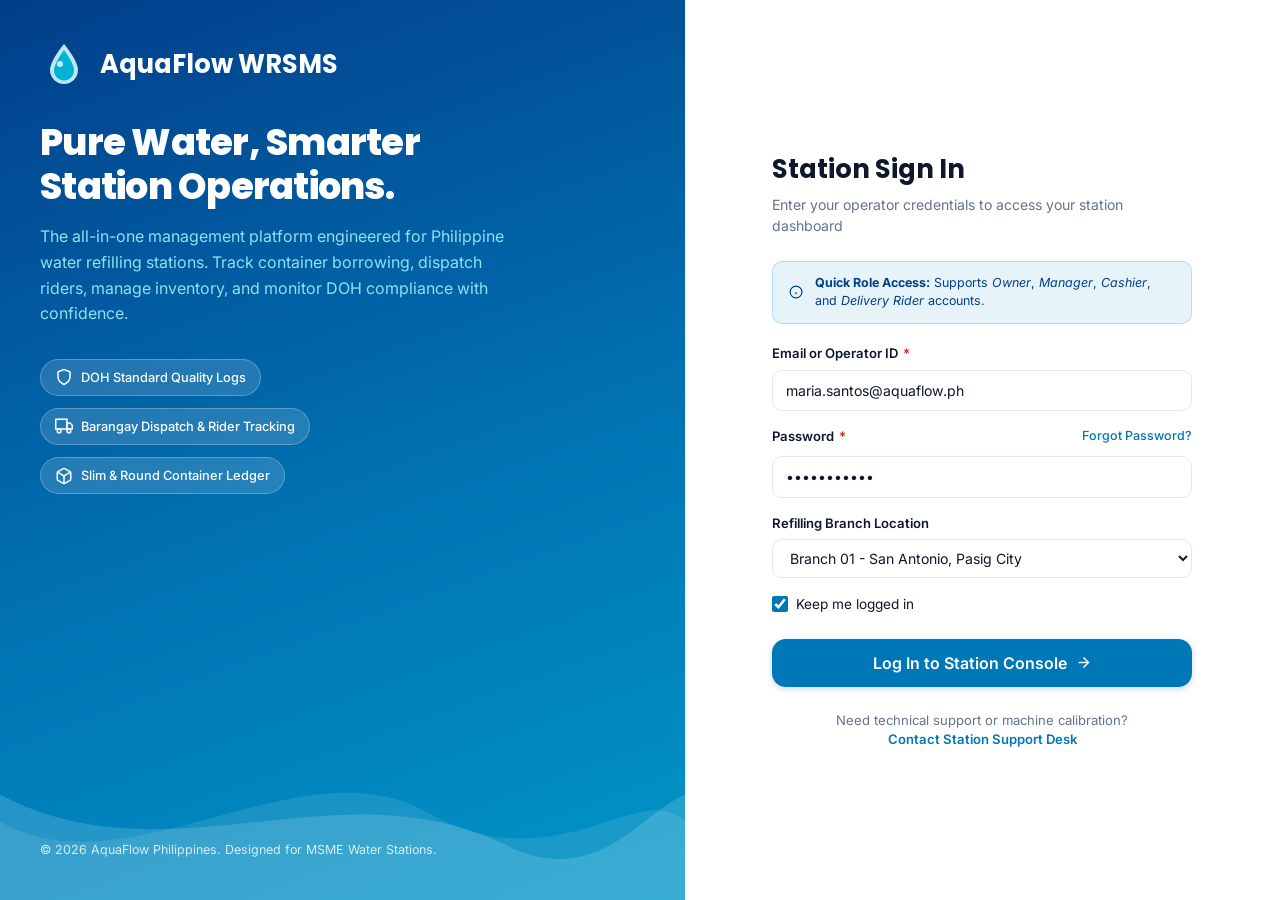
==== customer-profile.html @ 42b874e0 "feat(customers): create customer profile view with bottle loan history" ====
<!DOCTYPE html>
<html lang="en">
<head>
  <meta charset="UTF-8">
  <meta name="viewport" content="width=device-width, initial-scale=1.0">
  <title>Customer Profile - Mang Juan's Store - AquaFlow WRSMS</title>
  <link rel="stylesheet" href="css/style.css">
</head>
<body data-page="customer-profile">
  <input type="checkbox" id="theme-toggle" class="toggle-checkbox" aria-label="Toggle Dark Mode">
  <input type="checkbox" id="nav-toggle" class="toggle-checkbox" aria-label="Toggle Mobile Navigation">

  <div class="app-layout">
    <label for="nav-toggle" class="sidebar-backdrop" aria-hidden="true"></label>

    <!-- SIDEBAR -->
    <aside class="sidebar">
      <div class="sidebar-header">
        <a href="dashboard.html" class="brand-link">
          <div class="brand-logo-icon">
            <svg width="20" height="20" viewBox="0 0 24 24" fill="none" stroke="currentColor" stroke-width="2.5"><path d="M12 2.69l5.66 5.66a8 8 0 1 1-11.31 0z"/></svg>
          </div>
          <span>AquaFlow WRSMS</span>
        </a>
        <label for="nav-toggle" class="sidebar-close-btn" aria-label="Close menu">&times;</label>
      </div>

      <nav class="sidebar-nav">
        <div>
          <div class="nav-group-title">Core Operations</div>
          <ul class="nav-list">
            <li>
              <a href="dashboard.html" class="nav-link">
                <svg viewBox="0 0 24 24" fill="none" stroke="currentColor" stroke-width="2"><rect x="3" y="3" width="7" height="7"/><rect x="14" y="3" width="7" height="7"/><rect x="14" y="14" width="7" height="7"/><rect x="3" y="14" width="7" height="7"/></svg>
                <span>Dashboard</span>
              </a>
            </li>
            <li>
              <a href="pos.html" class="nav-link">
                <svg viewBox="0 0 24 24" fill="none" stroke="currentColor" stroke-width="2"><rect x="2" y="3" width="20" height="14" rx="2"/><line x1="8" y1="21" x2="16" y2="21"/><line x1="12" y1="17" x2="12" y2="21"/></svg>
                <span>Point of Sale (POS)</span>
              </a>
            </li>
            <li>
              <a href="deliveries.html" class="nav-link">
                <svg viewBox="0 0 24 24" fill="none" stroke="currentColor" stroke-width="2"><rect x="1" y="3" width="15" height="13"/><polygon points="16 8 20 8 23 11 23 16 16 16 16 8"/><circle cx="5.5" cy="18.5" r="2.5"/><circle cx="18.5" cy="18.5" r="2.5"/></svg>
                <span>Deliveries</span>
                <span class="nav-badge danger">18</span>
              </a>
            </li>
          </ul>
        </div>

        <div>
          <div class="nav-group-title">Station Management</div>
          <ul class="nav-list">
            <li>
              <a href="customers.html" class="nav-link" aria-current="page">
                <svg viewBox="0 0 24 24" fill="none" stroke="currentColor" stroke-width="2"><path d="M17 21v-2a4 4 0 0 0-4-4H5a4 4 0 0 0-4 4v2"/><circle cx="9" cy="7" r="4"/><path d="M23 21v-2a4 4 0 0 0-3-3.87"/><path d="M16 3.13a4 4 0 0 1 0 7.75"/></svg>
                <span>Customers</span>
              </a>
            </li>
            <li>
              <a href="inventory.html" class="nav-link">
                <svg viewBox="0 0 24 24" fill="none" stroke="currentColor" stroke-width="2"><path d="M21 16V8a2 2 0 0 0-1-1.73l-7-4a2 2 0 0 0-2 0l-7 4A2 2 0 0 0 3 8v8a2 2 0 0 0 1 1.73l7 4a2 2 0 0 0 2 0l7-4A2 2 0 0 0 21 16z"/><polyline points="3.27 6.96 12 12.01 20.73 6.96"/><line x1="12" y1="22.08" x2="12" y2="12"/></svg>
                <span>Stock & Inventory</span>
              </a>
            </li>
            <li>
              <a href="maintenance.html" class="nav-link">
                <svg viewBox="0 0 24 24" fill="none" stroke="currentColor" stroke-width="2"><path d="M14.7 6.3a1 1 0 0 0 0 1.4l1.6 1.6a1 1 0 0 0 1.4 0l3.77-3.77a6 6 0 0 1-7.94 7.94l-6.91 6.91a2.12 2.12 0 0 1-3-3l6.91-6.91a6 6 0 0 1 7.94-7.94l-3.76 3.76z"/></svg>
                <span>Machine Maintenance</span>
              </a>
            </li>
            <li>
              <a href="expenses.html" class="nav-link">
                <svg viewBox="0 0 24 24" fill="none" stroke="currentColor" stroke-width="2"><line x1="12" y1="1" x2="12" y2="23"/><path d="M17 5H9.5a3.5 3.5 0 0 0 0 7h5a3.5 3.5 0 0 1 0 7H6"/></svg>
                <span>Expenses & Cash</span>
              </a>
            </li>
            <li>
              <a href="reports.html" class="nav-link">
                <svg viewBox="0 0 24 24" fill="none" stroke="currentColor" stroke-width="2"><line x1="18" y1="20" x2="18" y2="10"/><line x1="12" y1="20" x2="12" y2="4"/><line x1="6" y1="20" x2="6" y2="14"/></svg>
                <span>Reports & Analytics</span>
              </a>
            </li>
            <li>
              <a href="settings.html" class="nav-link">
                <svg viewBox="0 0 24 24" fill="none" stroke="currentColor" stroke-width="2"><circle cx="12" cy="12" r="3"/><path d="M19.4 15a1.65 1.65 0 0 0 .33 1.82l.06.06a2 2 0 0 1 0 2.83 2 2 0 0 1-2.83 0l-.06-.06a1.65 1.65 0 0 0-1.82-.33 1.65 1.65 0 0 0-1 1.51V21a2 2 0 0 1-2 2 2 2 0 0 1-2-2v-.09A1.65 1.65 0 0 0 9 19.4a1.65 1.65 0 0 0-1.82.33l-.06.06a2 2 0 0 1-2.83 0 2 2 0 0 1 0-2.83l.06-.06a1.65 1.65 0 0 0 .33-1.82 1.65 1.65 0 0 0-1.51-1H3a2 2 0 0 1-2-2 2 2 0 0 1 2-2h.09A1.65 1.65 0 0 0 4.6 9a1.65 1.65 0 0 0-.33-1.82l-.06-.06a2 2 0 0 1 0-2.83 2 2 0 0 1 2.83 0l.06.06a1.65 1.65 0 0 0 1.82.33H9a1.65 1.65 0 0 0 1-1.51V3a2 2 0 0 1 2-2 2 2 0 0 1 2 2v.09a1.65 1.65 0 0 0 1 1.51 1.65 1.65 0 0 0 1.82-.33l.06-.06a2 2 0 0 1 2.83 0 2 2 0 0 1 0 2.83l-.06.06a1.65 1.65 0 0 0-.33 1.82V9a1.65 1.65 0 0 0 1.51 1H21a2 2 0 0 1 2 2 2 2 0 0 1-2 2h-.09a1.65 1.65 0 0 0-1.51 1z"/></svg>
                <span>Station Settings</span>
              </a>
            </li>
          </ul>
        </div>
      </nav>

      <div class="sidebar-user">
        <div class="avatar avatar-sm">MS</div>
        <div class="user-info">
          <div class="user-name">Maria Santos</div>
          <div class="user-role">Head Cashier • Shift A</div>
        </div>
      </div>
    </aside>

    <!-- MAIN CONTENT -->
    <div class="app-main">
      <header class="topbar">
        <div class="topbar-left">
          <label for="nav-toggle" class="mobile-menu-btn" aria-label="Open mobile menu">
            <svg width="20" height="20" viewBox="0 0 24 24" fill="none" stroke="currentColor" stroke-width="2"><line x1="3" y1="12" x2="21" y2="12"/><line x1="3" y1="6" x2="21" y2="6"/><line x1="3" y1="18" x2="21" y2="18"/></svg>
          </label>
          <div class="topbar-breadcrumb">
            <a href="customers.html">Customers</a>
            <span class="divider">/</span>
            <span class="current">#CUST-001 • Mang Juan's Sari-Sari Store</span>
          </div>
        </div>

        <div class="topbar-right">
          <label for="theme-toggle" class="theme-toggle-label" title="Toggle Light/Dark Theme">
            <svg class="sun-icon" viewBox="0 0 24 24" fill="none" stroke="currentColor" stroke-width="2"><circle cx="12" cy="12" r="5"/><line x1="12" y1="1" x2="12" y2="3"/><line x1="12" y1="21" x2="12" y2="23"/><line x1="4.22" y1="4.22" x2="5.64" y2="5.64"/><line x1="18.36" y1="18.36" x2="19.78" y2="19.78"/><line x1="1" y1="12" x2="3" y2="12"/><line x1="21" y1="12" x2="23" y2="12"/><line x1="4.22" y1="19.78" x2="5.64" y2="18.36"/><line x1="18.36" y1="5.64" x2="19.78" y2="4.22"/></svg>
            <svg class="moon-icon" viewBox="0 0 24 24" fill="none" stroke="currentColor" stroke-width="2"><path d="M21 12.79A9 9 0 1 1 11.21 3 7 7 0 0 0 21 12.79z"/></svg>
          </label>
        </div>
      </header>

      <main class="content-area">
        <!-- PROFILE HEADER CARD -->
        <div class="card" style="margin-bottom: var(--space-6);">
          <div class="card-body">
            <div style="display: flex; gap: var(--space-5); align-items: flex-start; flex-wrap: wrap;">
              <div class="avatar avatar-lg" style="background-color: var(--primary); color: var(--white); font-size: 1.5rem;">MJ</div>
              <div style="flex: 1; min-width: 260px;">
                <div style="display: flex; align-items: center; gap: var(--space-3); flex-wrap: wrap; margin-bottom: 4px;">
                  <h1 style="font-size: 1.45rem; font-family: var(--font-heading); font-weight: 700;">Mang Juan's Sari-Sari Store</h1>
                  <span class="badge badge-warning">Reseller / Store Account</span>
                  <span class="badge badge-success"><span class="badge-dot"></span> Active VIP</span>
                </div>
                <div style="font-size: 0.85rem; color: var(--text-muted); display: flex; gap: var(--space-4); flex-wrap: wrap; margin-bottom: var(--space-3);">
                  <span>Contact: <strong>Juan Dela Cruz</strong> (0917-849-2041)</span>
                  <span>Address: <strong>#42 Mabini St., Kapasigan, Pasig City</strong></span>
                  <span>Member Since: <strong>Jan 15, 2024</strong></span>
                </div>
                <div style="display: flex; gap: var(--space-6); flex-wrap: wrap; padding-top: var(--space-3); border-top: 1px solid var(--border-color);">
                  <div>
                    <span style="font-size: 0.75rem; color: var(--text-muted); display: block;">Total Gallons Refilled</span>
                    <strong style="font-size: 1.2rem; font-family: var(--font-heading);">1,240 gals</strong>
                  </div>
                  <div>
                    <span style="font-size: 0.75rem; color: var(--text-muted); display: block;">Borrowed Containers</span>
                    <strong style="font-size: 1.2rem; font-family: var(--font-heading); color: var(--primary);">16 units</strong>
                  </div>
                  <div>
                    <span style="font-size: 0.75rem; color: var(--text-muted); display: block;">Current Credit (Utang)</span>
                    <strong style="font-size: 1.2rem; font-family: var(--font-heading); color: var(--danger);">₱650.00</strong>
                  </div>
                  <div>
                    <span style="font-size: 0.75rem; color: var(--text-muted); display: block;">Credit Limit</span>
                    <strong style="font-size: 1.2rem; font-family: var(--font-heading);">₱1,500.00</strong>
                  </div>
                </div>
              </div>
              <div style="display: flex; gap: var(--space-2);">
                <a href="pos.html" class="btn btn-primary btn-sm">Create New Refill</a>
                <a href="#payment-modal" class="btn btn-secondary btn-sm">Record Payment</a>
              </div>
            </div>
          </div>
        </div>

        <!-- PURE CSS TABS (RADIO INPUT DRIVEN) -->
        <div class="tab-container">
          <!-- Radio Inputs -->
          <input type="radio" name="profile_tab" id="tab-overview" class="tab-switch" checked>
          <input type="radio" name="profile_tab" id="tab-tx" class="tab-switch">
          <input type="radio" name="profile_tab" id="tab-containers" class="tab-switch">
          <input type="radio" name="profile_tab" id="tab-balance" class="tab-switch">

          <!-- Tab Navigation Headers -->
          <div class="tab-nav">
            <label for="tab-overview" class="tab-label">
              <svg width="17" height="17" viewBox="0 0 24 24" fill="none" stroke="currentColor" stroke-width="2"><circle cx="12" cy="12" r="10"/><line x1="12" y1="16" x2="12" y2="12"/><line x1="12" y1="8" x2="12.01" y2="8"/></svg>
              <span>Account Overview</span>
            </label>
            <label for="tab-tx" class="tab-label">
              <svg width="17" height="17" viewBox="0 0 24 24" fill="none" stroke="currentColor" stroke-width="2"><rect x="2" y="3" width="20" height="14" rx="2"/><line x1="8" y1="21" x2="16" y2="21"/></svg>
              <span>Transaction History</span>
            </label>
            <label for="tab-containers" class="tab-label">
              <svg width="17" height="17" viewBox="0 0 24 24" fill="none" stroke="currentColor" stroke-width="2"><path d="M21 16V8a2 2 0 0 0-1-1.73l-7-4a2 2 0 0 0-2 0l-7 4A2 2 0 0 0 3 8v8a2 2 0 0 0 1 1.73l7 4a2 2 0 0 0 2 0l7-4A2 2 0 0 0 21 16z"/></svg>
              <span>Container Ledger (16 Lent)</span>
            </label>
            <label for="tab-balance" class="tab-label">
              <svg width="17" height="17" viewBox="0 0 24 24" fill="none" stroke="currentColor" stroke-width="2"><line x1="12" y1="1" x2="12" y2="23"/><path d="M17 5H9.5a3.5 3.5 0 0 0 0 7h5a3.5 3.5 0 0 1 0 7H6"/></svg>
              <span>Statement of Account (SOA)</span>
            </label>
          </div>

          <!-- TAB 1: OVERVIEW -->
          <div id="content-overview" class="tab-content">
            <div style="display: grid; grid-template-columns: 2fr 1fr; gap: var(--space-6);">
              <div class="card">
                <div class="card-header">
                  <h3 class="card-title">Delivery & Logistics Preferences</h3>
                </div>
                <div class="card-body" style="display: flex; flex-direction: column; gap: var(--space-4);">
                  <div style="display: grid; grid-template-columns: 1fr 1fr; gap: var(--space-4);">
                    <div>
                      <div class="form-label" style="color: var(--text-muted);">Scheduled Delivery Days</div>
                      <div style="font-weight: 600;">Every Tuesday & Friday (Morning 9:00 AM)</div>
                    </div>
                    <div>
                      <div class="form-label" style="color: var(--text-muted);">Assigned Rider</div>
                      <div style="font-weight: 600;">Arlene Magbanua (Tricycle Sidecar #02)</div>
                    </div>
                  </div>

                  <div>
                    <div class="form-label" style="color: var(--text-muted);">Delivery Notes & Instructions</div>
                    <p style="font-size: 0.85rem; color: var(--text-main); background: var(--bg-surface-alt); padding: var(--space-3); border-radius: var(--radius-md);">
                      Leave the 15 filled slim gallons stacked neatly in the left storefront corner. Collect the empty containers with yellow cap rings. Juan pays weekly every Friday afternoon via Maya or Cash.
                    </p>
                  </div>
                </div>
              </div>

              <div class="card">
                <div class="card-header">
                  <h3 class="card-title">Quick Actions</h3>
                </div>
                <div class="card-body" style="display: flex; flex-direction: column; gap: var(--space-3);">
                  <a href="pos.html" class="btn btn-primary btn-block">Quick Refill Dispatch</a>
                  <a href="#container-modal" class="btn btn-outline btn-block">Lend / Return Containers</a>
                  <a href="#" class="btn btn-secondary btn-block">Send SMS Balance Reminder</a>
                </div>
              </div>
            </div>
          </div>

          <!-- TAB 2: TRANSACTIONS -->
          <div id="content-tx" class="tab-content">
            <div class="table-responsive">
              <table class="table">
                <thead>
                  <tr>
                    <th>Slip #</th>
                    <th>Date & Time</th>
                    <th>Items Refilled</th>
                    <th>Subtotal</th>
                    <th>Payment Method</th>
                    <th>Status</th>
                  </tr>
                </thead>
                <tbody>
                  <tr>
                    <td><strong style="color: var(--primary);">#SLP-1047</strong></td>
                    <td>Oct 07, 2026 08:30 AM</td>
                    <td>15x 5-Gal Slim Purified</td>
                    <td><strong>₱525.00</strong></td>
                    <td><span class="badge badge-warning">Credit (Utang)</span></td>
                    <td><span class="badge badge-warning">Dispatched</span></td>
                  </tr>
                  <tr>
                    <td><strong style="color: var(--primary);">#SLP-1012</strong></td>
                    <td>Oct 03, 2026 09:15 AM</td>
                    <td>15x 5-Gal Slim Purified</td>
                    <td><strong>₱525.00</strong></td>
                    <td><span class="badge badge-success">Cash Paid</span></td>
                    <td><span class="badge badge-success">Delivered</span></td>
                  </tr>
                  <tr>
                    <td><strong style="color: var(--primary);">#SLP-0980</strong></td>
                    <td>Sep 29, 2026 09:00 AM</td>
                    <td>15x 5-Gal Slim Purified + 50 Caps</td>
                    <td><strong>₱545.00</strong></td>
                    <td><span class="badge badge-neutral">Maya E-Wallet</span></td>
                    <td><span class="badge badge-success">Delivered</span></td>
                  </tr>
                </tbody>
              </table>
            </div>
          </div>

          <!-- TAB 3: CONTAINER LEDGER -->
          <div id="content-containers" class="tab-content">
            <div class="table-responsive">
              <table class="table">
                <thead>
                  <tr>
                    <th>Container Serial #</th>
                    <th>Type</th>
                    <th>Lent Date</th>
                    <th>Status</th>
                    <th>Days with Customer</th>
                    <th>Deposit Status</th>
                  </tr>
                </thead>
                <tbody>
                  <tr>
                    <td><strong style="color: var(--primary); font-family: monospace;">#CONT-SLIM-0192</strong></td>
                    <td>5-Gal Blue Slim Tap</td>
                    <td>Sep 15, 2026</td>
                    <td><span class="badge badge-warning">With Customer</span></td>
                    <td>22 days</td>
                    <td>Waived (Trusted Reseller)</td>
                  </tr>
                  <tr>
                    <td><strong style="color: var(--primary); font-family: monospace;">#CONT-SLIM-0193</strong></td>
                    <td>5-Gal Blue Slim Tap</td>
                    <td>Sep 15, 2026</td>
                    <td><span class="badge badge-warning">With Customer</span></td>
                    <td>22 days</td>
                    <td>Waived</td>
                  </tr>
                  <tr>
                    <td><strong style="color: var(--primary); font-family: monospace;">#CONT-RND-0054</strong></td>
                    <td>5-Gal Round Polycarbonate</td>
                    <td>Aug 10, 2026</td>
                    <td><span class="badge badge-warning">With Customer</span></td>
                    <td>58 days</td>
                    <td>Waived</td>
                  </tr>
                  <tr>
                    <td><strong style="color: var(--primary); font-family: monospace;">#CONT-SLIM-0180</strong></td>
                    <td>5-Gal Blue Slim Tap</td>
                    <td>Sep 29, 2026</td>
                    <td><span class="badge badge-success">Returned & Sanitized</span></td>
                    <td>4 days</td>
                    <td>Returned Clean</td>
                  </tr>
                </tbody>
              </table>
            </div>
          </div>

          <!-- TAB 4: BALANCE & SOA -->
          <div id="content-balance" class="tab-content">
            <div class="card" style="margin-bottom: var(--space-4);">
              <div class="card-header">
                <h3 class="card-title">Credit Ledger (Sari-Sari Store Utang)</h3>
                <span class="badge badge-danger">Unsettled: ₱650.00</span>
              </div>
              <div class="table-responsive">
                <table class="table">
                  <thead>
                    <tr>
                      <th>Date</th>
                      <th>Transaction Description</th>
                      <th>Debit (+)</th>
                      <th>Credit (-)</th>
                      <th>Running Balance</th>
                    </tr>
                  </thead>
                  <tbody>
                    <tr>
                      <td>Oct 07, 2026</td>
                      <td>Refill 15x Slim Gallons (Slip #SLP-1047)</td>
                      <td style="color: var(--danger); font-weight: 700;">+₱525.00</td>
                      <td>-</td>
                      <td><strong>₱650.00</strong></td>
                    </tr>
                    <tr>
                      <td>Oct 03, 2026</td>
                      <td>Cash Partial Payment (Maria Santos Recv)</td>
                      <td>-</td>
                      <td style="color: var(--success); font-weight: 700;">-₱400.00</td>
                      <td><strong>₱125.00</strong></td>
                    </tr>
                    <tr>
                      <td>Sep 29, 2026</td>
                      <td>Refill 15x Slim Gallons (Slip #SLP-0980)</td>
                      <td style="color: var(--danger); font-weight: 700;">+₱525.00</td>
                      <td>-</td>
                      <td><strong>₱525.00</strong></td>
                    </tr>
                  </tbody>
                </table>
              </div>
            </div>
          </div>
        </div>
      </main>
    </div>
  </div>

  <!-- PURE CSS MODAL: RECORD PAYMENT (:TARGET) -->
  <div id="payment-modal" class="modal-overlay">
    <div class="modal-card">
      <div class="modal-header">
        <h3 class="modal-title">Record Payment from Mang Juan</h3>
        <a href="#" class="modal-close-btn">&times;</a>
      </div>
      <form action="#" method="get">
        <div class="modal-body">
          <div class="form-group">
            <label class="form-label">Outstanding Balance: <strong style="color: var(--danger);">₱650.00</strong></label>
          </div>
          <div class="form-group">
            <label class="form-label" for="pay-amt">Amount Received (₱) <span class="required">*</span></label>
            <div class="input-prefix-group">
              <span class="input-prefix">₱</span>
              <input type="number" id="pay-amt" class="form-control" value="650" required>
            </div>
          </div>
          <div class="form-group">
            <label class="form-label" for="pay-type">Payment Channel</label>
            <select id="pay-type" class="form-control">
              <option value="cash">Cash on Hand</option>
              <option value="gcash">GCash Transfer</option>
              <option value="maya">Maya Wallet</option>
            </select>
          </div>
          <div class="form-group">
            <label class="form-label" for="pay-ref">Reference # / Notes</label>
            <input type="text" id="pay-ref" class="form-control" placeholder="e.g. GCash Ref #802194883">
          </div>
        </div>
        <div class="modal-footer">
          <a href="#" class="btn btn-secondary">Cancel</a>
          <button type="submit" class="btn btn-success">Confirm & Deduct Balance</button>
        </div>
      </form>
    </div>
  </div>
  <script type="module" src="js/app.js"></script>
</body>
</html>
---- css/style.css ----
/* ==========================================================================
   AQUAFLOW WRSMS - WATER REFILLING STATION MANAGEMENT SYSTEM
   Master Stylesheet (Pure HTML5 & CSS3 - Zero Frameworks, Zero JS)
   ========================================================================== */

/* --------------------------------------------------------------------------
   1. VARIABLES & DESIGN TOKENS
   -------------------------------------------------------------------------- */
@import url('https://fonts.googleapis.com/css2?family=Inter:wght@300;400;500;600;700;800&family=Poppins:wght@500;600;700&display=swap');

:root {
  /* Ocean Primary Palette */
  --primary: #0077B6;
  --primary-dark: #023E8A;
  --primary-light: #0096C7;
  --primary-tint: #E6F4FA;
  --primary-glow: rgba(0, 119, 182, 0.15);

  /* Aqua & Teal Accents */
  --accent: #00B4D8;
  --accent-light: #90E0EF;
  --accent-bg: #CAF0F8;

  /* Semantic Status Palette */
  --success: #16A34A;
  --success-dark: #15803D;
  --success-bg: #DCFCE7;
  --success-text: #14532D;

  --warning: #F59E0B;
  --warning-dark: #B45309;
  --warning-bg: #FEF3C7;
  --warning-text: #78350F;

  --danger: #DC2626;
  --danger-dark: #B91C1C;
  --danger-bg: #FEE2E2;
  --danger-text: #7F1D1D;

  --info: #0284C7;
  --info-bg: #E0F2FE;
  --info-text: #0369A1;

  /* Slate Neutral Scale */
  --slate-900: #0F172A;
  --slate-850: #172033;
  --slate-800: #1E293B;
  --slate-700: #334155;
  --slate-600: #475569;
  --slate-500: #64748B;
  --slate-400: #94A3B8;
  --slate-300: #CBD5E1;
  --slate-200: #E2E8F0;
  --slate-100: #F1F5F9;
  --slate-50:  #F8FAFC;
  --white:     #FFFFFF;

  /* Theme Surfaces (Light Default) */
  --bg-app: var(--slate-50);
  --bg-surface: var(--white);
  --bg-surface-alt: var(--slate-100);
  --bg-surface-elevated: var(--white);
  --text-main: var(--slate-900);
  --text-muted: var(--slate-500);
  --text-subtle: var(--slate-400);
  --border-color: var(--slate-200);
  --border-focus: var(--primary);
  --sidebar-bg: #0F2338;
  --sidebar-hover: rgba(255, 255, 255, 0.08);
  --sidebar-active: #0077B6;
  --sidebar-text: #CBD5E1;
  --sidebar-text-bright: #FFFFFF;

  /* Layered Shadows */
  --shadow-xs: 0 1px 2px 0 rgba(15, 23, 42, 0.05);
  --shadow-sm: 0 1px 3px 0 rgba(15, 23, 42, 0.08), 0 1px 2px -1px rgba(15, 23, 42, 0.06);
  --shadow-md: 0 4px 6px -1px rgba(15, 23, 42, 0.08), 0 2px 4px -2px rgba(15, 23, 42, 0.06);
  --shadow-lg: 0 10px 15px -3px rgba(15, 23, 42, 0.08), 0 4px 6px -4px rgba(15, 23, 42, 0.04);
  --shadow-xl: 0 20px 25px -5px rgba(15, 23, 42, 0.1), 0 8px 10px -6px rgba(15, 23, 42, 0.05);

  /* Spacing Grid (8px base) */
  --space-1: 4px;
  --space-2: 8px;
  --space-3: 12px;
  --space-4: 16px;
  --space-5: 20px;
  --space-6: 24px;
  --space-8: 32px;
  --space-10: 40px;
  --space-12: 48px;

  /* Dimensions & Radius */
  --sidebar-width: 260px;
  --header-height: 70px;
  --radius-sm: 6px;
  --radius-md: 10px;
  --radius-lg: 14px;
  --radius-xl: 20px;
  --radius-full: 9999px;

  /* Transitions */
  --transition-fast: 160ms cubic-bezier(0.4, 0, 0.2, 1);
  --transition-normal: 240ms cubic-bezier(0.4, 0, 0.2, 1);
  --transition-slow: 350ms cubic-bezier(0.4, 0, 0.2, 1);

  /* Typography */
  --font-body: 'Inter', -apple-system, BlinkMacSystemFont, 'Segoe UI', Roboto, sans-serif;
  --font-heading: 'Poppins', 'Inter', -apple-system, BlinkMacSystemFont, sans-serif;
}

/* --------------------------------------------------------------------------
   DARK THEME (CSS Checkbox Hack & System Preference)
   -------------------------------------------------------------------------- */
body:has(#theme-toggle:checked),
body.dark-mode {
  --bg-app: #0B1120;
  --bg-surface: #1E293B;
  --bg-surface-alt: #0F172A;
  --bg-surface-elevated: #283548;
  --text-main: #F8FAFC;
  --text-muted: #94A3B8;
  --text-subtle: #64748B;
  --border-color: #334155;
  --primary-tint: #0B2545;
  --sidebar-bg: #070F1E;
  --shadow-sm: 0 1px 3px 0 rgba(0, 0, 0, 0.3);
  --shadow-md: 0 4px 6px -1px rgba(0, 0, 0, 0.4);
  --shadow-lg: 0 10px 15px -3px rgba(0, 0, 0, 0.4);
  --success-bg: rgba(22, 163, 74, 0.2);
  --success-text: #4ADE80;
  --warning-bg: rgba(245, 158, 11, 0.2);
  --warning-text: #FBBF24;
  --danger-bg: rgba(220, 38, 38, 0.2);
  --danger-text: #F87171;
  --info-bg: rgba(2, 132, 199, 0.2);
  --info-text: #38BDF8;
}

@media (prefers-color-scheme: dark) {
  body:not(:has(#theme-toggle)) {
    --bg-app: #0B1120;
    --bg-surface: #1E293B;
    --bg-surface-alt: #0F172A;
    --bg-surface-elevated: #283548;
    --text-main: #F8FAFC;
    --text-muted: #94A3B8;
    --text-subtle: #64748B;
    --border-color: #334155;
    --primary-tint: #0B2545;
    --sidebar-bg: #070F1E;
    --success-bg: rgba(22, 163, 74, 0.2);
    --success-text: #4ADE80;
    --warning-bg: rgba(245, 158, 11, 0.2);
    --warning-text: #FBBF24;
    --danger-bg: rgba(220, 38, 38, 0.2);
    --danger-text: #F87171;
    --info-bg: rgba(2, 132, 199, 0.2);
    --info-text: #38BDF8;
  }
}

/* --------------------------------------------------------------------------
   2. RESET & BASE
   -------------------------------------------------------------------------- */
*, *::before, *::after {
  box-sizing: border-box;
  margin: 0;
  padding: 0;
}

html {
  font-size: 16px;
  scroll-behavior: smooth;
  -webkit-font-smoothing: antialiased;
  -moz-osx-font-smoothing: grayscale;
}

body {
  font-family: var(--font-body);
  background-color: var(--bg-app);
  color: var(--text-main);
  line-height: 1.5;
  min-height: 100vh;
  display: flex;
  flex-direction: column;
}

img, svg {
  display: block;
  max-width: 100%;
}

a {
  color: inherit;
  text-decoration: none;
  transition: color var(--transition-fast);
}

button, input, select, textarea {
  font: inherit;
  color: inherit;
  border: none;
  background: none;
}

button {
  cursor: pointer;
}

:focus-visible {
  outline: 2px solid var(--primary);
  outline-offset: 2px;
}

@media (prefers-reduced-motion: reduce) {
  *, *::before, *::after {
    animation-duration: 0.01ms !important;
    animation-iteration-count: 1 !important;
    transition-duration: 0.01ms !important;
    scroll-behavior: auto !important;
  }
}

/* --------------------------------------------------------------------------
   3. ANIMATIONS
   -------------------------------------------------------------------------- */
@keyframes waveAnim {
  0% { transform: translateX(0) translateZ(0) scaleY(1); }
  50% { transform: translateX(-25%) translateZ(0) scaleY(1.15); }
  100% { transform: translateX(-50%) translateZ(0) scaleY(1); }
}

@keyframes waveAnimReverse {
  0% { transform: translateX(0) translateZ(0) scaleY(1); }
  50% { transform: translateX(25%) translateZ(0) scaleY(0.9); }
  100% { transform: translateX(50%) translateZ(0) scaleY(1); }
}

@keyframes floatDroplet {
  0%, 100% { transform: translateY(0) scale(1); }
  50% { transform: translateY(-8px) scale(1.03); }
}

@keyframes shimmer {
  0% { background-position: -200% 0; }
  100% { background-position: 200% 0; }
}

@keyframes fadeIn {
  from { opacity: 0; transform: translateY(6px); }
  to { opacity: 1; transform: translateY(0); }
}

/* --------------------------------------------------------------------------
   4. LAYOUT STRUCTURE
   -------------------------------------------------------------------------- */
.app-layout {
  display: flex;
  min-height: 100vh;
  position: relative;
  width: 100%;
}

/* Hidden Utility Checkboxes */
.toggle-checkbox {
  position: absolute;
  opacity: 0;
  pointer-events: none;
}

/* SIDEBAR */
.sidebar {
  width: var(--sidebar-width);
  background-color: var(--sidebar-bg);
  color: var(--sidebar-text);
  display: flex;
  flex-direction: column;
  position: fixed;
  top: 0;
  left: 0;
  bottom: 0;
  z-index: 100;
  transition: transform var(--transition-normal);
  border-right: 1px solid rgba(255, 255, 255, 0.07);
  box-shadow: 4px 0 16px rgba(0, 0, 0, 0.15);
}

.sidebar-header {
  height: var(--header-height);
  padding: 0 var(--space-5);
  display: flex;
  align-items: center;
  justify-content: space-between;
  border-bottom: 1px solid rgba(255, 255, 255, 0.07);
}

.brand-link {
  display: flex;
  align-items: center;
  gap: var(--space-3);
  font-family: var(--font-heading);
  font-weight: 700;
  font-size: 1.15rem;
  color: var(--white);
  letter-spacing: -0.02em;
}

.brand-logo-icon {
  width: 34px;
  height: 34px;
  background: linear-gradient(135deg, var(--accent) 0%, var(--primary) 100%);
  border-radius: var(--radius-md);
  display: flex;
  align-items: center;
  justify-content: center;
  color: var(--white);
  box-shadow: 0 4px 10px rgba(0, 180, 216, 0.35);
}

.sidebar-close-btn {
  display: none;
  color: var(--slate-400);
  padding: var(--space-1);
}

.sidebar-nav {
  flex: 1;
  overflow-y: auto;
  padding: var(--space-4) var(--space-3);
  display: flex;
  flex-direction: column;
  gap: var(--space-5);
}

.nav-group-title {
  font-size: 0.72rem;
  font-weight: 700;
  text-transform: uppercase;
  letter-spacing: 0.08em;
  color: var(--slate-400);
  padding: 0 var(--space-3);
  margin-bottom: var(--space-2);
}

.nav-list {
  list-style: none;
  display: flex;
  flex-direction: column;
  gap: 2px;
}

.nav-link {
  display: flex;
  align-items: center;
  gap: var(--space-3);
  padding: 10px var(--space-3);
  border-radius: var(--radius-md);
  color: var(--sidebar-text);
  font-size: 0.88rem;
  font-weight: 500;
  transition: all var(--transition-fast);
  position: relative;
}

.nav-link svg {
  width: 19px;
  height: 19px;
  color: var(--slate-400);
  transition: color var(--transition-fast);
  flex-shrink: 0;
}

.nav-link:hover {
  background-color: var(--sidebar-hover);
  color: var(--sidebar-text-bright);
}

.nav-link:hover svg {
  color: var(--accent);
}

.nav-link[aria-current="page"],
.nav-link.active {
  background-color: var(--primary);
  color: var(--white);
  font-weight: 600;
  box-shadow: 0 4px 12px rgba(0, 119, 182, 0.3);
}

.nav-link[aria-current="page"] svg,
.nav-link.active svg {
  color: var(--white);
}

.nav-badge {
  margin-left: auto;
  background-color: rgba(255, 255, 255, 0.16);
  color: var(--white);
  font-size: 0.72rem;
  font-weight: 700;
  padding: 2px 8px;
  border-radius: var(--radius-full);
}

.nav-badge.danger {
  background-color: var(--danger);
}

.sidebar-user {
  padding: var(--space-4) var(--space-4);
  border-top: 1px solid rgba(255, 255, 255, 0.07);
  background-color: rgba(0, 0, 0, 0.18);
  display: flex;
  align-items: center;
  gap: var(--space-3);
}

.user-info {
  flex: 1;
  min-width: 0;
}

.user-name {
  font-size: 0.88rem;
  font-weight: 600;
  color: var(--white);
  white-space: nowrap;
  overflow: hidden;
  text-overflow: ellipsis;
}

.user-role {
  font-size: 0.75rem;
  color: var(--accent-light);
  white-space: nowrap;
  overflow: hidden;
  text-overflow: ellipsis;
}

/* APP BODY WRAPPER */
.app-main {
  flex: 1;
  margin-left: var(--sidebar-width);
  display: flex;
  flex-direction: column;
  min-width: 0;
  min-height: 100vh;
}

/* TOPBAR */
.topbar {
  height: var(--header-height);
  background-color: var(--bg-surface);
  border-bottom: 1px solid var(--border-color);
  padding: 0 var(--space-6);
  display: flex;
  align-items: center;
  justify-content: space-between;
  position: sticky;
  top: 0;
  z-index: 50;
  transition: background-color var(--transition-normal), border-color var(--transition-normal);
}

.topbar-left {
  display: flex;
  align-items: center;
  gap: var(--space-4);
}

.mobile-menu-btn {
  display: none;
  align-items: center;
  justify-content: center;
  width: 40px;
  height: 40px;
  border-radius: var(--radius-md);
  color: var(--text-main);
  background-color: var(--bg-surface-alt);
  cursor: pointer;
}

.topbar-breadcrumb {
  display: flex;
  align-items: center;
  gap: var(--space-2);
  font-size: 0.85rem;
  color: var(--text-muted);
}

.topbar-breadcrumb span.divider {
  color: var(--slate-300);
}

.topbar-breadcrumb span.current {
  color: var(--text-main);
  font-weight: 600;
}

.topbar-right {
  display: flex;
  align-items: center;
  gap: var(--space-3);
}

.search-bar {
  position: relative;
  display: flex;
  align-items: center;
}

.search-bar input {
  background-color: var(--bg-surface-alt);
  border: 1px solid var(--border-color);
  padding: 8px 14px 8px 36px;
  border-radius: var(--radius-md);
  font-size: 0.85rem;
  color: var(--text-main);
  width: 220px;
  transition: all var(--transition-fast);
}

.search-bar input:focus {
  width: 280px;
  background-color: var(--bg-surface);
  border-color: var(--primary);
  box-shadow: 0 0 0 3px var(--primary-glow);
}

.search-bar svg {
  position: absolute;
  left: 11px;
  width: 16px;
  height: 16px;
  color: var(--text-muted);
  pointer-events: none;
}

/* THEME TOGGLE BUTTON & DROPDOWN */
.theme-toggle-label {
  display: flex;
  align-items: center;
  justify-content: center;
  width: 38px;
  height: 38px;
  border-radius: var(--radius-md);
  background-color: var(--bg-surface-alt);
  color: var(--text-main);
  cursor: pointer;
  border: 1px solid var(--border-color);
  transition: all var(--transition-fast);
}

.theme-toggle-label:hover {
  background-color: var(--primary-tint);
  color: var(--primary);
}

.theme-toggle-label svg {
  width: 18px;
  height: 18px;
}

.theme-toggle-label .moon-icon { display: none; }
body:has(#theme-toggle:checked) .theme-toggle-label .sun-icon { display: none; }
body:has(#theme-toggle:checked) .theme-toggle-label .moon-icon { display: block; }

.topbar-action-btn {
  position: relative;
  width: 38px;
  height: 38px;
  border-radius: var(--radius-md);
  background-color: var(--bg-surface-alt);
  display: flex;
  align-items: center;
  justify-content: center;
  color: var(--text-main);
  border: 1px solid var(--border-color);
  transition: all var(--transition-fast);
}

.topbar-action-btn:hover {
  background-color: var(--primary-tint);
  color: var(--primary);
}

.topbar-action-btn svg {
  width: 18px;
  height: 18px;
}

.notif-badge-dot {
  position: absolute;
  top: 7px;
  right: 7px;
  width: 8px;
  height: 8px;
  background-color: var(--danger);
  border-radius: var(--radius-full);
  border: 2px solid var(--bg-surface);
}

/* AVATAR DROPDOWN (PURE CSS :FOCUS-WITHIN / :HOVER) */
.user-dropdown-container {
  position: relative;
}

.avatar-btn {
  display: flex;
  align-items: center;
  gap: var(--space-2);
  padding: 4px 6px;
  border-radius: var(--radius-md);
  cursor: pointer;
}

.avatar-btn:hover,
.avatar-btn:focus-visible {
  background-color: var(--bg-surface-alt);
}

.dropdown-menu {
  position: absolute;
  top: calc(100% + 8px);
  right: 0;
  width: 230px;
  background-color: var(--bg-surface-elevated);
  border: 1px solid var(--border-color);
  border-radius: var(--radius-lg);
  box-shadow: var(--shadow-lg);
  padding: var(--space-2);
  display: none;
  flex-direction: column;
  z-index: 100;
  animation: fadeIn 150ms ease;
}

.user-dropdown-container:hover .dropdown-menu,
.user-dropdown-container:focus-within .dropdown-menu {
  display: flex;
}

.dropdown-header {
  padding: var(--space-3) var(--space-3);
  border-bottom: 1px solid var(--border-color);
  margin-bottom: var(--space-1);
}

.dropdown-header .name {
  font-weight: 600;
  font-size: 0.9rem;
}

.dropdown-header .sub {
  font-size: 0.75rem;
  color: var(--text-muted);
}

.dropdown-item {
  display: flex;
  align-items: center;
  gap: var(--space-3);
  padding: 8px var(--space-3);
  border-radius: var(--radius-md);
  font-size: 0.85rem;
  color: var(--text-main);
  transition: background var(--transition-fast);
}

.dropdown-item svg {
  width: 16px;
  height: 16px;
  color: var(--text-muted);
}

.dropdown-item:hover {
  background-color: var(--primary-tint);
  color: var(--primary);
}

.dropdown-item:hover svg {
  color: var(--primary);
}

.dropdown-item.danger:hover {
  background-color: var(--danger-bg);
  color: var(--danger);
}

/* MAIN CONTENT */
.content-area {
  flex: 1;
  padding: var(--space-6);
  max-width: 1440px;
  width: 100%;
  margin: 0 auto;
}

.page-header {
  display: flex;
  align-items: center;
  justify-content: space-between;
  margin-bottom: var(--space-6);
  flex-wrap: wrap;
  gap: var(--space-4);
}

.page-title {
  font-family: var(--font-heading);
  font-size: 1.5rem;
  font-weight: 700;
  letter-spacing: -0.02em;
  color: var(--text-main);
  display: flex;
  align-items: center;
  gap: var(--space-3);
}

.page-subtitle {
  font-size: 0.85rem;
  color: var(--text-muted);
  margin-top: 2px;
}

.header-actions {
  display: flex;
  align-items: center;
  gap: var(--space-3);
  flex-wrap: wrap;
}

/* --------------------------------------------------------------------------
   5. REUSABLE COMPONENTS
   -------------------------------------------------------------------------- */

/* BUTTONS */
.btn {
  display: inline-flex;
  align-items: center;
  justify-content: center;
  gap: var(--space-2);
  padding: 9px 18px;
  font-size: 0.875rem;
  font-weight: 600;
  border-radius: var(--radius-md);
  border: 1px solid transparent;
  cursor: pointer;
  transition: all var(--transition-fast);
  white-space: nowrap;
  line-height: 1.25;
}

.btn svg {
  width: 17px;
  height: 17px;
  flex-shrink: 0;
}

.btn:active {
  transform: translateY(1px);
}

.btn-primary {
  background-color: var(--primary);
  color: var(--white);
  box-shadow: 0 2px 6px rgba(0, 119, 182, 0.25);
}

.btn-primary:hover {
  background-color: var(--primary-dark);
  box-shadow: 0 4px 12px rgba(0, 119, 182, 0.35);
}

.btn-secondary {
  background-color: var(--bg-surface-alt);
  color: var(--text-main);
  border-color: var(--border-color);
}

.btn-secondary:hover {
  background-color: var(--slate-200);
}

.btn-accent {
  background-color: var(--accent);
  color: var(--white);
}

.btn-accent:hover {
  background-color: var(--primary);
}

.btn-success {
  background-color: var(--success);
  color: var(--white);
}

.btn-success:hover {
  background-color: var(--success-dark);
}

.btn-danger {
  background-color: var(--danger);
  color: var(--white);
}

.btn-danger:hover {
  background-color: var(--danger-dark);
}

.btn-outline {
  background-color: transparent;
  border-color: var(--border-color);
  color: var(--text-main);
}

.btn-outline:hover {
  border-color: var(--primary);
  color: var(--primary);
  background-color: var(--primary-tint);
}

.btn-ghost {
  background-color: transparent;
  color: var(--text-muted);
}

.btn-ghost:hover {
  background-color: var(--bg-surface-alt);
  color: var(--text-main);
}

.btn-sm {
  padding: 6px 12px;
  font-size: 0.78rem;
  border-radius: var(--radius-sm);
}

.btn-sm svg {
  width: 14px;
  height: 14px;
}

.btn-lg {
  padding: 13px 26px;
  font-size: 1rem;
  border-radius: var(--radius-lg);
}

.btn-icon {
  width: 38px;
  height: 38px;
  padding: 0;
  border-radius: var(--radius-md);
}

.btn-block {
  width: 100%;
}

/* CARDS */
.card {
  background-color: var(--bg-surface);
  border: 1px solid var(--border-color);
  border-radius: var(--radius-lg);
  box-shadow: var(--shadow-sm);
  transition: transform var(--transition-fast), box-shadow var(--transition-fast), border-color var(--transition-fast);
  overflow: hidden;
  display: flex;
  flex-direction: column;
}

.card:hover {
  box-shadow: var(--shadow-md);
}

.card-header {
  padding: var(--space-4) var(--space-5);
  border-bottom: 1px solid var(--border-color);
  display: flex;
  align-items: center;
  justify-content: space-between;
  gap: var(--space-3);
}

.card-title {
  font-family: var(--font-heading);
  font-size: 1rem;
  font-weight: 600;
  color: var(--text-main);
  display: flex;
  align-items: center;
  gap: var(--space-2);
}

.card-subtitle {
  font-size: 0.78rem;
  color: var(--text-muted);
}

.card-body {
  padding: var(--space-5);
  flex: 1;
}

.card-footer {
  padding: var(--space-3) var(--space-5);
  border-top: 1px solid var(--border-color);
  background-color: var(--bg-surface-alt);
  display: flex;
  align-items: center;
  justify-content: space-between;
}

/* KPI CARDS */
.kpi-grid {
  display: grid;
  grid-template-columns: repeat(auto-fit, minmax(230px, 1fr));
  gap: var(--space-4);
  margin-bottom: var(--space-6);
}

.kpi-card {
  background-color: var(--bg-surface);
  border: 1px solid var(--border-color);
  border-radius: var(--radius-lg);
  padding: var(--space-5);
  box-shadow: var(--shadow-sm);
  display: flex;
  flex-direction: column;
  position: relative;
  overflow: hidden;
  transition: transform var(--transition-fast), box-shadow var(--transition-fast);
}

.kpi-card:hover {
  transform: translateY(-2px);
  box-shadow: var(--shadow-lg);
}

.kpi-top {
  display: flex;
  align-items: center;
  justify-content: space-between;
  margin-bottom: var(--space-3);
}

.kpi-label {
  font-size: 0.8rem;
  font-weight: 600;
  text-transform: uppercase;
  letter-spacing: 0.05em;
  color: var(--text-muted);
}

.kpi-icon-wrapper {
  width: 42px;
  height: 42px;
  border-radius: var(--radius-md);
  display: flex;
  align-items: center;
  justify-content: center;
}

.kpi-icon-wrapper.blue { background-color: var(--primary-tint); color: var(--primary); }
.kpi-icon-wrapper.teal { background-color: var(--accent-bg); color: var(--accent); }
.kpi-icon-wrapper.green { background-color: var(--success-bg); color: var(--success); }
.kpi-icon-wrapper.amber { background-color: var(--warning-bg); color: var(--warning); }
.kpi-icon-wrapper.red { background-color: var(--danger-bg); color: var(--danger); }

.kpi-value {
  font-family: var(--font-heading);
  font-size: 1.85rem;
  font-weight: 700;
  color: var(--text-main);
  line-height: 1.1;
  margin-bottom: var(--space-2);
}

.kpi-bottom {
  display: flex;
  align-items: center;
  gap: var(--space-2);
  font-size: 0.78rem;
}

.kpi-trend {
  display: inline-flex;
  align-items: center;
  gap: 2px;
  font-weight: 700;
  padding: 2px 6px;
  border-radius: var(--radius-sm);
}

.kpi-trend.up { background-color: var(--success-bg); color: var(--success-dark); }
.kpi-trend.down { background-color: var(--danger-bg); color: var(--danger-dark); }
.kpi-trend.neutral { background-color: var(--slate-100); color: var(--slate-600); }

/* BADGES & CHIPS */
.badge {
  display: inline-flex;
  align-items: center;
  gap: 4px;
  padding: 3px 9px;
  font-size: 0.74rem;
  font-weight: 600;
  border-radius: var(--radius-full);
  white-space: nowrap;
  line-height: 1.2;
}

.badge-dot {
  width: 6px;
  height: 6px;
  border-radius: 50%;
  display: inline-block;
}

.badge-primary { background-color: var(--primary-tint); color: var(--primary); }
.badge-success { background-color: var(--success-bg); color: var(--success-text); }
.badge-success .badge-dot { background-color: var(--success); }
.badge-warning { background-color: var(--warning-bg); color: var(--warning-text); }
.badge-warning .badge-dot { background-color: var(--warning); }
.badge-danger { background-color: var(--danger-bg); color: var(--danger-text); }
.badge-danger .badge-dot { background-color: var(--danger); }
.badge-info { background-color: var(--info-bg); color: var(--info-text); }
.badge-neutral { background-color: var(--slate-100); color: var(--slate-700); }

/* TABLES */
.table-responsive {
  width: 100%;
  overflow-x: auto;
  border: 1px solid var(--border-color);
  border-radius: var(--radius-lg);
  background-color: var(--bg-surface);
}

.table {
  width: 100%;
  border-collapse: collapse;
  text-align: left;
  font-size: 0.85rem;
}

.table thead {
  background-color: var(--bg-surface-alt);
  border-bottom: 1px solid var(--border-color);
}

.table th {
  padding: var(--space-3) var(--space-4);
  font-weight: 600;
  color: var(--text-muted);
  font-size: 0.75rem;
  text-transform: uppercase;
  letter-spacing: 0.05em;
  white-space: nowrap;
}

.table td {
  padding: var(--space-4);
  border-bottom: 1px solid var(--border-color);
  color: var(--text-main);
  vertical-align: middle;
}

.table tbody tr:last-child td {
  border-bottom: none;
}

.table tbody tr {
  transition: background-color var(--transition-fast);
}

.table tbody tr:hover {
  background-color: var(--primary-tint);
}

/* AVATARS */
.avatar {
  width: 38px;
  height: 38px;
  border-radius: var(--radius-full);
  background-color: var(--primary-tint);
  color: var(--primary);
  font-weight: 700;
  font-size: 0.85rem;
  display: flex;
  align-items: center;
  justify-content: center;
  flex-shrink: 0;
  border: 2px solid var(--white);
  box-shadow: var(--shadow-xs);
}

.avatar-sm { width: 30px; height: 30px; font-size: 0.72rem; }
.avatar-lg { width: 54px; height: 54px; font-size: 1.2rem; }

/* FORMS */
.form-grid {
  display: grid;
  grid-template-columns: repeat(auto-fit, minmax(220px, 1fr));
  gap: var(--space-4);
}

.form-group {
  display: flex;
  flex-direction: column;
  gap: 6px;
  margin-bottom: var(--space-4);
}

.form-label {
  font-size: 0.82rem;
  font-weight: 600;
  color: var(--text-main);
}

.form-label .required {
  color: var(--danger);
  margin-left: 2px;
}

.form-control {
  width: 100%;
  padding: 9px 13px;
  border: 1px solid var(--border-color);
  border-radius: var(--radius-md);
  background-color: var(--bg-surface);
  color: var(--text-main);
  font-size: 0.88rem;
  transition: all var(--transition-fast);
}

.form-control:focus {
  border-color: var(--primary);
  box-shadow: 0 0 0 3px var(--primary-glow);
}

.input-prefix-group {
  display: flex;
  align-items: stretch;
  border: 1px solid var(--border-color);
  border-radius: var(--radius-md);
  overflow: hidden;
  background-color: var(--bg-surface);
}

.input-prefix {
  padding: 0 12px;
  background-color: var(--bg-surface-alt);
  color: var(--text-muted);
  font-size: 0.85rem;
  font-weight: 600;
  display: flex;
  align-items: center;
  border-right: 1px solid var(--border-color);
}

.input-prefix-group .form-control {
  border: none;
  border-radius: 0;
}

.form-hint {
  font-size: 0.74rem;
  color: var(--text-muted);
}

/* CSS TOGGLE SWITCH */
.switch {
  position: relative;
  display: inline-block;
  width: 44px;
  height: 24px;
}

.switch input {
  opacity: 0;
  width: 0;
  height: 0;
}

.switch-slider {
  position: absolute;
  cursor: pointer;
  top: 0;
  left: 0;
  right: 0;
  bottom: 0;
  background-color: var(--slate-300);
  transition: var(--transition-fast);
  border-radius: var(--radius-full);
}

.switch-slider::before {
  position: absolute;
  content: "";
  height: 18px;
  width: 18px;
  left: 3px;
  bottom: 3px;
  background-color: var(--white);
  transition: var(--transition-fast);
  border-radius: 50%;
  box-shadow: var(--shadow-xs);
}

.switch input:checked + .switch-slider {
  background-color: var(--primary);
}

.switch input:checked + .switch-slider::before {
  transform: translateX(20px);
}

/* PROGRESS BAR */
.progress-bar-container {
  width: 100%;
  height: 8px;
  background-color: var(--slate-200);
  border-radius: var(--radius-full);
  overflow: hidden;
}

.progress-bar-fill {
  height: 100%;
  border-radius: var(--radius-full);
  transition: width 0.4s ease;
}

.progress-bar-fill.blue { background-color: var(--primary); }
.progress-bar-fill.teal { background-color: var(--accent); }
.progress-bar-fill.green { background-color: var(--success); }
.progress-bar-fill.amber { background-color: var(--warning); }
.progress-bar-fill.red { background-color: var(--danger); }

/* ALERTS */
.alert {
  padding: var(--space-4);
  border-radius: var(--radius-md);
  display: flex;
  align-items: flex-start;
  gap: var(--space-3);
  font-size: 0.85rem;
  margin-bottom: var(--space-4);
  border: 1px solid transparent;
}

.alert svg {
  width: 20px;
  height: 20px;
  flex-shrink: 0;
  margin-top: 1px;
}

.alert-info { background-color: var(--info-bg); color: var(--info-text); border-color: rgba(2, 132, 199, 0.2); }
.alert-warning { background-color: var(--warning-bg); color: var(--warning-text); border-color: rgba(245, 158, 11, 0.2); }
.alert-success { background-color: var(--success-bg); color: var(--success-text); border-color: rgba(22, 163, 74, 0.2); }
.alert-danger { background-color: var(--danger-bg); color: var(--danger-text); border-color: rgba(220, 38, 38, 0.2); }

/* PAGINATION */
.pagination {
  display: flex;
  align-items: center;
  justify-content: space-between;
  padding: var(--space-4);
  border-top: 1px solid var(--border-color);
  font-size: 0.85rem;
  color: var(--text-muted);
}

.pagination-controls {
  display: flex;
  gap: 4px;
}

.page-btn {
  width: 32px;
  height: 32px;
  display: flex;
  align-items: center;
  justify-content: center;
  border-radius: var(--radius-sm);
  border: 1px solid var(--border-color);
  background-color: var(--bg-surface);
  color: var(--text-main);
  font-size: 0.8rem;
  font-weight: 500;
  transition: all var(--transition-fast);
}

.page-btn:hover {
  border-color: var(--primary);
  color: var(--primary);
}

.page-btn.active {
  background-color: var(--primary);
  border-color: var(--primary);
  color: var(--white);
  font-weight: 700;
}

/* SKELETON */
.skeleton {
  background: linear-gradient(90deg, var(--slate-200) 25%, var(--slate-100) 37%, var(--slate-200) 63%);
  background-size: 400% 100%;
  animation: shimmer 1.4s ease infinite;
  border-radius: var(--radius-sm);
}

/* --------------------------------------------------------------------------
   6. PURE CSS MODALS (:TARGET PSEUDO-CLASS)
   -------------------------------------------------------------------------- */
.modal-overlay {
  position: fixed;
  top: 0;
  left: 0;
  right: 0;
  bottom: 0;
  background-color: rgba(15, 23, 42, 0.65);
  backdrop-filter: blur(3px);
  display: none;
  align-items: center;
  justify-content: center;
  z-index: 1000;
  padding: var(--space-4);
  opacity: 0;
  transition: opacity var(--transition-normal);
}

.modal-overlay:target {
  display: flex;
  opacity: 1;
}

.modal-card {
  background-color: var(--bg-surface-elevated);
  border: 1px solid var(--border-color);
  border-radius: var(--radius-xl);
  box-shadow: var(--shadow-xl);
  width: 100%;
  max-width: 560px;
  max-height: 90vh;
  overflow-y: auto;
  position: relative;
  transform: translateY(12px);
  transition: transform var(--transition-normal);
  animation: fadeIn 200ms ease;
}

.modal-overlay:target .modal-card {
  transform: translateY(0);
}

.modal-header {
  padding: var(--space-5) var(--space-6);
  border-bottom: 1px solid var(--border-color);
  display: flex;
  align-items: center;
  justify-content: space-between;
}

.modal-title {
  font-family: var(--font-heading);
  font-size: 1.15rem;
  font-weight: 700;
}

.modal-close-btn {
  width: 32px;
  height: 32px;
  border-radius: var(--radius-md);
  display: flex;
  align-items: center;
  justify-content: center;
  color: var(--text-muted);
  transition: all var(--transition-fast);
}

.modal-close-btn:hover {
  background-color: var(--bg-surface-alt);
  color: var(--text-main);
}

.modal-body {
  padding: var(--space-6);
}

.modal-footer {
  padding: var(--space-4) var(--space-6);
  border-top: 1px solid var(--border-color);
  background-color: var(--bg-surface-alt);
  display: flex;
  align-items: center;
  justify-content: flex-end;
  gap: var(--space-3);
}

/* --------------------------------------------------------------------------
   7. PURE CSS RADIO TABS
   -------------------------------------------------------------------------- */
.tab-container {
  display: flex;
  flex-direction: column;
}

.tab-nav {
  display: flex;
  border-bottom: 2px solid var(--border-color);
  gap: var(--space-4);
  margin-bottom: var(--space-6);
  overflow-x: auto;
}

.tab-nav input[type="radio"] {
  display: none;
}

.tab-label {
  display: inline-flex;
  align-items: center;
  gap: var(--space-2);
  padding: var(--space-3) var(--space-2);
  color: var(--text-muted);
  font-weight: 600;
  font-size: 0.88rem;
  cursor: pointer;
  border-bottom: 2px solid transparent;
  margin-bottom: -2px;
  transition: all var(--transition-fast);
  white-space: nowrap;
}

.tab-label:hover {
  color: var(--primary);
}

.tab-content {
  display: none;
  animation: fadeIn 200ms ease;
}

/* Tab active states via :checked adjacent sibling selectors */
#tab-overview:checked ~ .tab-nav label[for="tab-overview"],
#tab-tx:checked ~ .tab-nav label[for="tab-tx"],
#tab-containers:checked ~ .tab-nav label[for="tab-containers"],
#tab-balance:checked ~ .tab-nav label[for="tab-balance"],
#tab-cat-all:checked ~ .tab-nav label[for="tab-cat-all"],
#tab-cat-refill:checked ~ .tab-nav label[for="tab-cat-refill"],
#tab-cat-bottles:checked ~ .tab-nav label[for="tab-cat-bottles"],
#tab-cat-supplies:checked ~ .tab-nav label[for="tab-cat-supplies"] {
  color: var(--primary);
  border-bottom-color: var(--primary);
}

#tab-overview:checked ~ #content-overview,
#tab-tx:checked ~ #content-tx,
#tab-containers:checked ~ #content-containers,
#tab-balance:checked ~ #content-balance,
#tab-cat-all:checked ~ #content-cat-all,
#tab-cat-refill:checked ~ #content-cat-refill,
#tab-cat-bottles:checked ~ #content-cat-bottles,
#tab-cat-supplies:checked ~ #content-cat-supplies {
  display: block;
}

/* --------------------------------------------------------------------------
   8. SPECIFIC PAGE STYLES
   -------------------------------------------------------------------------- */

/* --- LOGIN PAGE --- */
.login-body {
  background-color: var(--slate-900);
  min-height: 100vh;
  display: flex;
  align-items: stretch;
}

.login-layout {
  display: grid;
  grid-template-columns: 1.15fr 1fr;
  width: 100%;
  min-height: 100vh;
}

.login-hero {
  background: linear-gradient(160deg, #023E8A 0%, #0077B6 60%, #0096C7 100%);
  position: relative;
  display: flex;
  flex-direction: column;
  justify-content: space-between;
  padding: var(--space-10);
  color: var(--white);
  overflow: hidden;
}

.login-hero-content {
  position: relative;
  z-index: 10;
  max-width: 480px;
}

.login-hero-brand {
  display: flex;
  align-items: center;
  gap: var(--space-3);
  font-family: var(--font-heading);
  font-size: 1.6rem;
  font-weight: 700;
  margin-bottom: var(--space-8);
}

.hero-droplet {
  width: 48px;
  height: 48px;
  animation: floatDroplet 3.5s ease-in-out infinite;
}

.login-hero-heading {
  font-family: var(--font-heading);
  font-size: 2.3rem;
  font-weight: 800;
  line-height: 1.2;
  margin-bottom: var(--space-4);
  letter-spacing: -0.02em;
}

.login-hero-desc {
  font-size: 1rem;
  color: var(--accent-light);
  line-height: 1.6;
  margin-bottom: var(--space-8);
}

.hero-badges {
  display: flex;
  flex-wrap: wrap;
  gap: var(--space-3);
  position: relative;
  z-index: 10;
}

.hero-feature-chip {
  background-color: rgba(255, 255, 255, 0.14);
  backdrop-filter: blur(8px);
  border: 1px solid rgba(255, 255, 255, 0.25);
  padding: 8px 14px;
  border-radius: var(--radius-full);
  font-size: 0.8rem;
  font-weight: 500;
  display: flex;
  align-items: center;
  gap: 8px;
}

/* CSS WATER WAVE ANIMATION */
.wave-container {
  position: absolute;
  bottom: 0;
  left: 0;
  width: 100%;
  height: 160px;
  overflow: hidden;
  z-index: 1;
  pointer-events: none;
}

.wave {
  position: absolute;
  bottom: 0;
  left: 0;
  width: 200%;
  height: 100%;
  background-repeat: repeat-x;
}

.wave-1 {
  background-image: url("data:image/svg+xml,%3Csvg xmlns='http://www.w3.org/2000/svg' viewBox='0 0 800 88' preserveAspectRatio='none'%3E%3Cpath d='M0,45 C150,85 350,0 500,40 C650,80 750,20 800,45 L800,88 L0,88 Z' fill='rgba(255, 255, 255, 0.12)'/%3E%3C/svg%3E");
  background-size: 50% 100%;
  animation: waveAnim 14s linear infinite;
  opacity: 0.8;
}

.wave-2 {
  background-image: url("data:image/svg+xml,%3Csvg xmlns='http://www.w3.org/2000/svg' viewBox='0 0 800 88' preserveAspectRatio='none'%3E%3Cpath d='M0,30 C200,80 400,10 600,60 C700,80 750,40 800,30 L800,88 L0,88 Z' fill='rgba(202, 240, 248, 0.2)'/%3E%3C/svg%3E");
  background-size: 50% 100%;
  animation: waveAnimReverse 10s linear infinite;
  opacity: 0.9;
}

.login-form-side {
  background-color: var(--bg-surface);
  display: flex;
  align-items: center;
  justify-content: center;
  padding: var(--space-8);
}

.login-form-card {
  width: 100%;
  max-width: 420px;
}

.login-form-header {
  margin-bottom: var(--space-6);
}

.login-form-title {
  font-family: var(--font-heading);
  font-size: 1.6rem;
  font-weight: 700;
  color: var(--text-main);
  margin-bottom: 6px;
}

.login-form-subtitle {
  font-size: 0.88rem;
  color: var(--text-muted);
}

.role-hint-box {
  background-color: var(--primary-tint);
  border: 1px solid rgba(0, 119, 182, 0.2);
  border-radius: var(--radius-md);
  padding: var(--space-3) var(--space-4);
  margin-bottom: var(--space-5);
  display: flex;
  align-items: center;
  gap: var(--space-3);
  font-size: 0.78rem;
  color: var(--primary-dark);
}

/* --- DASHBOARD CSS SALES CHART --- */
.chart-card {
  display: flex;
  flex-direction: column;
}

.chart-bars-wrapper {
  display: flex;
  align-items: flex-end;
  justify-content: space-between;
  height: 220px;
  padding-top: var(--space-6);
  gap: var(--space-3);
  border-bottom: 1px solid var(--border-color);
}

.chart-bar-group {
  display: flex;
  flex-direction: column;
  align-items: center;
  height: 100%;
  flex: 1;
  position: relative;
  justify-content: flex-end;
}

.chart-bar-pill {
  width: 100%;
  max-width: 38px;
  background: linear-gradient(180deg, var(--accent) 0%, var(--primary) 100%);
  border-radius: var(--radius-sm) var(--radius-sm) 0 0;
  transition: all var(--transition-fast);
  position: relative;
  cursor: pointer;
}

.chart-bar-pill:hover {
  background: linear-gradient(180deg, var(--accent-light) 0%, var(--primary-dark) 100%);
  transform: scaleY(1.03);
}

.chart-bar-tooltip {
  position: absolute;
  top: -30px;
  left: 50%;
  transform: translateX(-50%);
  background-color: var(--slate-900);
  color: var(--white);
  padding: 2px 7px;
  border-radius: var(--radius-sm);
  font-size: 0.72rem;
  font-weight: 700;
  opacity: 0;
  pointer-events: none;
  transition: opacity var(--transition-fast);
  white-space: nowrap;
}

.chart-bar-pill:hover .chart-bar-tooltip {
  opacity: 1;
}

.chart-bar-day {
  margin-top: var(--space-2);
  font-size: 0.75rem;
  font-weight: 600;
  color: var(--text-muted);
}

/* --- POINT OF SALE (POS) SCREEN --- */
.pos-layout {
  display: grid;
  grid-template-columns: 1fr 390px;
  gap: var(--space-5);
  height: calc(100vh - var(--header-height) - var(--space-12));
}

.pos-catalog {
  display: flex;
  flex-direction: column;
  height: 100%;
  overflow: hidden;
}

.pos-categories {
  display: flex;
  gap: var(--space-2);
  padding-bottom: var(--space-3);
  overflow-x: auto;
  border-bottom: 1px solid var(--border-color);
  margin-bottom: var(--space-4);
}

.pos-cat-pill {
  padding: 8px 16px;
  border-radius: var(--radius-full);
  background-color: var(--bg-surface);
  border: 1px solid var(--border-color);
  color: var(--text-muted);
  font-size: 0.82rem;
  font-weight: 600;
  cursor: pointer;
  white-space: nowrap;
  transition: all var(--transition-fast);
}

.pos-cat-pill:hover,
.pos-cat-pill.active {
  background-color: var(--primary);
  border-color: var(--primary);
  color: var(--white);
}

.pos-product-grid {
  display: grid;
  grid-template-columns: repeat(auto-fill, minmax(180px, 1fr));
  gap: var(--space-4);
  overflow-y: auto;
  padding-right: var(--space-2);
  flex: 1;
}

.pos-product-card {
  background-color: var(--bg-surface);
  border: 1px solid var(--border-color);
  border-radius: var(--radius-lg);
  padding: var(--space-4);
  cursor: pointer;
  display: flex;
  flex-direction: column;
  transition: all var(--transition-fast);
  position: relative;
  user-select: none;
}

.pos-product-card:hover {
  border-color: var(--primary);
  box-shadow: 0 4px 14px var(--primary-glow);
  transform: translateY(-2px);
}

.pos-product-card:active {
  transform: scale(0.98);
}

.pos-product-icon {
  width: 50px;
  height: 50px;
  border-radius: var(--radius-md);
  background-color: var(--primary-tint);
  color: var(--primary);
  display: flex;
  align-items: center;
  justify-content: center;
  margin-bottom: var(--space-3);
}

.pos-product-name {
  font-size: 0.92rem;
  font-weight: 700;
  color: var(--text-main);
  margin-bottom: 4px;
}

.pos-product-meta {
  font-size: 0.75rem;
  color: var(--text-muted);
  margin-bottom: var(--space-3);
}

.pos-product-footer {
  margin-top: auto;
  display: flex;
  align-items: center;
  justify-content: space-between;
}

.pos-product-price {
  font-family: var(--font-heading);
  font-size: 1.15rem;
  font-weight: 700;
  color: var(--primary);
}

/* POS CART DOCKET */
.pos-docket {
  background-color: var(--bg-surface);
  border: 1px solid var(--border-color);
  border-radius: var(--radius-lg);
  display: flex;
  flex-direction: column;
  height: 100%;
  box-shadow: var(--shadow-sm);
}

.pos-docket-header {
  padding: var(--space-4);
  border-bottom: 1px solid var(--border-color);
  display: flex;
  align-items: center;
  justify-content: space-between;
}

.pos-cart-items {
  flex: 1;
  overflow-y: auto;
  padding: var(--space-3);
  display: flex;
  flex-direction: column;
  gap: var(--space-2);
}

.cart-item-row {
  display: flex;
  align-items: center;
  gap: var(--space-3);
  padding: var(--space-3);
  background-color: var(--bg-surface-alt);
  border-radius: var(--radius-md);
}

.cart-item-info {
  flex: 1;
  min-width: 0;
}

.cart-item-title {
  font-size: 0.85rem;
  font-weight: 600;
  white-space: nowrap;
  overflow: hidden;
  text-overflow: ellipsis;
}

.cart-item-sub {
  font-size: 0.75rem;
  color: var(--text-muted);
}

.qty-control {
  display: flex;
  align-items: center;
  gap: 6px;
  background-color: var(--bg-surface);
  border: 1px solid var(--border-color);
  border-radius: var(--radius-sm);
  padding: 2px 4px;
}

.qty-btn {
  width: 22px;
  height: 22px;
  display: flex;
  align-items: center;
  justify-content: center;
  font-size: 0.85rem;
  font-weight: 700;
  color: var(--text-main);
  border-radius: 3px;
}

.qty-btn:hover {
  background-color: var(--bg-surface-alt);
}

.qty-val {
  font-size: 0.82rem;
  font-weight: 700;
  min-width: 18px;
  text-align: center;
}

.cart-item-total {
  font-weight: 700;
  font-size: 0.88rem;
  min-width: 60px;
  text-align: right;
}

.pos-payment-selector {
  padding: var(--space-3) var(--space-4);
  border-top: 1px solid var(--border-color);
  background-color: var(--bg-surface);
}

.payment-radio-group {
  display: grid;
  grid-template-columns: repeat(4, 1fr);
  gap: var(--space-2);
  margin-top: 6px;
}

.payment-radio-label {
  display: flex;
  flex-direction: column;
  align-items: center;
  justify-content: center;
  padding: 8px 4px;
  border: 1px solid var(--border-color);
  border-radius: var(--radius-md);
  font-size: 0.74rem;
  font-weight: 600;
  cursor: pointer;
  transition: all var(--transition-fast);
  text-align: center;
}

.payment-radio-group input[type="radio"] {
  display: none;
}

.payment-radio-group input[type="radio"]:checked + .payment-radio-label {
  border-color: var(--primary);
  background-color: var(--primary-tint);
  color: var(--primary-dark);
}

.pos-totals-box {
  padding: var(--space-4);
  border-top: 1px solid var(--border-color);
  background-color: var(--bg-surface-alt);
  display: flex;
  flex-direction: column;
  gap: 6px;
}

.pos-total-row {
  display: flex;
  align-items: center;
  justify-content: space-between;
  font-size: 0.82rem;
  color: var(--text-muted);
}

.pos-total-row.grand {
  font-size: 1.15rem;
  font-weight: 800;
  color: var(--text-main);
  padding-top: var(--space-2);
  border-top: 1px dashed var(--border-color);
  margin-top: 2px;
}

/* --- KANBAN BOARD (DELIVERIES) --- */
.kanban-board {
  display: grid;
  grid-template-columns: repeat(4, minmax(280px, 1fr));
  gap: var(--space-5);
  align-items: flex-start;
  overflow-x: auto;
  padding-bottom: var(--space-4);
}

.kanban-col {
  background-color: var(--bg-surface-alt);
  border: 1px solid var(--border-color);
  border-radius: var(--radius-lg);
  display: flex;
  flex-direction: column;
  max-height: calc(100vh - 200px);
}

.kanban-header {
  padding: var(--space-4);
  border-bottom: 1px solid var(--border-color);
  display: flex;
  align-items: center;
  justify-content: space-between;
}

.kanban-title {
  font-size: 0.9rem;
  font-weight: 700;
  display: flex;
  align-items: center;
  gap: var(--space-2);
}

.kanban-cards {
  padding: var(--space-3);
  display: flex;
  flex-direction: column;
  gap: var(--space-3);
  overflow-y: auto;
  flex: 1;
}

.kanban-card {
  background-color: var(--bg-surface);
  border: 1px solid var(--border-color);
  border-radius: var(--radius-md);
  padding: var(--space-4);
  box-shadow: var(--shadow-xs);
  transition: all var(--transition-fast);
  cursor: grab;
}

.kanban-card:hover {
  box-shadow: var(--shadow-md);
  border-color: var(--primary-light);
  transform: translateY(-2px);
}

.delivery-id-tag {
  font-size: 0.72rem;
  font-weight: 700;
  color: var(--primary);
  font-family: monospace;
}

.delivery-customer {
  font-weight: 700;
  font-size: 0.92rem;
  margin: 4px 0 2px 0;
}

.delivery-address {
  font-size: 0.78rem;
  color: var(--text-muted);
  display: flex;
  align-items: center;
  gap: 4px;
  margin-bottom: var(--space-3);
}

.delivery-footer {
  display: flex;
  align-items: center;
  justify-content: space-between;
  padding-top: var(--space-2);
  border-top: 1px solid var(--border-color);
  margin-top: var(--space-2);
}

/* --------------------------------------------------------------------------
   9. PRINT STYLESHEET (@MEDIA PRINT)
   -------------------------------------------------------------------------- */
@media print {
  body {
    background: #fff !important;
    color: #000 !important;
  }

  .sidebar,
  .topbar,
  .page-header .header-actions,
  .pagination,
  .modal-overlay,
  .mobile-menu-btn,
  .btn:not(.print-keep),
  .theme-toggle-label {
    display: none !important;
  }

  .app-main {
    margin-left: 0 !important;
  }

  .content-area {
    padding: 0 !important;
    max-width: 100% !important;
  }

  .card {
    border: 1px solid #ccc !important;
    box-shadow: none !important;
    break-inside: avoid;
  }

  /* Printable POS Receipt Simulation */
  .printable-receipt {
    width: 80mm !important;
    margin: 0 auto !important;
    font-family: monospace !important;
    padding: 10px !important;
  }
}

/* --------------------------------------------------------------------------
   10. RESPONSIVE BREAKPOINTS
   -------------------------------------------------------------------------- */
@media (max-width: 1024px) {
  .pos-layout {
    grid-template-columns: 1fr;
    height: auto;
  }

  .kanban-board {
    grid-template-columns: repeat(2, minmax(280px, 1fr));
  }
}

@media (max-width: 768px) {
  .sidebar {
    transform: translateX(-100%);
  }

  /* Mobile Checkbox Hack to slide sidebar in */
  #nav-toggle:checked ~ .app-main .sidebar-backdrop {
    display: block;
    opacity: 1;
  }

  #nav-toggle:checked ~ .sidebar {
    transform: translateX(0);
  }

  .sidebar-backdrop {
    display: none;
    position: fixed;
    top: 0;
    left: 0;
    right: 0;
    bottom: 0;
    background: rgba(0, 0, 0, 0.5);
    z-index: 90;
    backdrop-filter: blur(2px);
  }

  .sidebar-close-btn {
    display: flex;
  }

  .app-main {
    margin-left: 0;
  }

  .mobile-menu-btn {
    display: flex;
  }

  .topbar-breadcrumb {
    display: none;
  }

  .login-layout {
    grid-template-columns: 1fr;
  }

  .login-hero {
    display: none;
  }

  .kpi-grid {
    grid-template-columns: 1fr 1fr;
  }

  .kanban-board {
    grid-template-columns: 1fr;
  }

  .search-bar input {
    width: 140px;
  }

  .search-bar input:focus {
    width: 180px;
  }
}

@media (max-width: 480px) {
  .content-area {
    padding: var(--space-4);
  }

  .kpi-grid {
    grid-template-columns: 1fr;
  }

  .header-actions {
    width: 100%;
  }

  .header-actions .btn {
    flex: 1;
  }
}
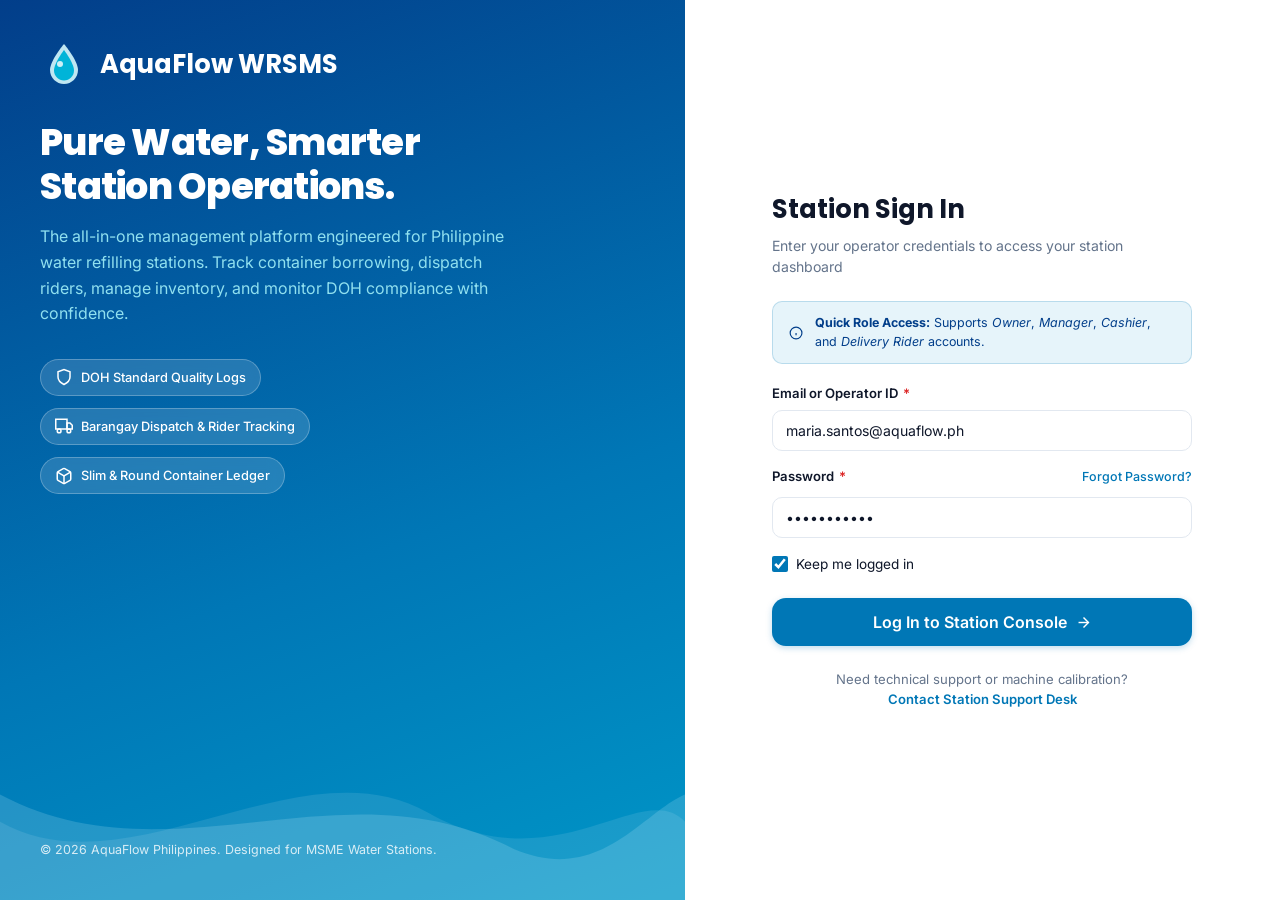
==== commit ee2f6fae: "feat(ui): add accessible logout actions to sidebar user card and topbar across all pages" ====
--- a/customer-profile.html
+++ b/customer-profile.html
@@ -100,6 +100,9 @@
           <div class="user-name">Maria Santos</div>
           <div class="user-role">Head Cashier • Shift A</div>
         </div>
+        <a href="login.html" title="Sign Out" data-action="logout" aria-label="Sign Out">
+          <svg width="18" height="18" viewBox="0 0 24 24" fill="none" stroke="currentColor" stroke-width="2"><path d="M9 21H5a2 2 0 0 1-2-2V5a2 2 0 0 1 2-2h4"/><polyline points="16 17 21 12 16 7"/><line x1="21" y1="12" x2="9" y2="12"/></svg>
+        </a>
       </div>
     </aside>
 
@@ -122,6 +125,10 @@
             <svg class="sun-icon" viewBox="0 0 24 24" fill="none" stroke="currentColor" stroke-width="2"><circle cx="12" cy="12" r="5"/><line x1="12" y1="1" x2="12" y2="3"/><line x1="12" y1="21" x2="12" y2="23"/><line x1="4.22" y1="4.22" x2="5.64" y2="5.64"/><line x1="18.36" y1="18.36" x2="19.78" y2="19.78"/><line x1="1" y1="12" x2="3" y2="12"/><line x1="21" y1="12" x2="23" y2="12"/><line x1="4.22" y1="19.78" x2="5.64" y2="18.36"/><line x1="18.36" y1="5.64" x2="19.78" y2="4.22"/></svg>
             <svg class="moon-icon" viewBox="0 0 24 24" fill="none" stroke="currentColor" stroke-width="2"><path d="M21 12.79A9 9 0 1 1 11.21 3 7 7 0 0 0 21 12.79z"/></svg>
           </label>
+
+          <a href="login.html" data-action="logout" class="topbar-action-btn" title="Sign Out" aria-label="Sign Out">
+            <svg viewBox="0 0 24 24" fill="none" stroke="currentColor" stroke-width="2"><path d="M9 21H5a2 2 0 0 1-2-2V5a2 2 0 0 1 2-2h4"/><polyline points="16 17 21 12 16 7"/><line x1="21" y1="12" x2="9" y2="12"/></svg>
+          </a>
         </div>
       </header>
 
--- a/css/style.css
+++ b/css/style.css
@@ -437,6 +437,25 @@
   text-overflow: ellipsis;
 }
 
+.sidebar-user [data-action="logout"],
+.sidebar-user a[title="Sign Out"] {
+  color: var(--slate-400);
+  padding: 6px;
+  display: inline-flex;
+  align-items: center;
+  justify-content: center;
+  border-radius: var(--radius-sm);
+  transition: all var(--transition-fast);
+  cursor: pointer;
+  text-decoration: none;
+}
+
+.sidebar-user [data-action="logout"]:hover,
+.sidebar-user a[title="Sign Out"]:hover {
+  color: var(--danger);
+  background-color: rgba(239, 68, 68, 0.15);
+}
+
 /* APP BODY WRAPPER */
 .app-main {
   flex: 1;
@@ -582,6 +601,12 @@
 .topbar-action-btn:hover {
   background-color: var(--primary-tint);
   color: var(--primary);
+}
+
+.topbar-action-btn[data-action="logout"]:hover {
+  background-color: rgba(239, 68, 68, 0.12);
+  color: var(--danger);
+  border-color: rgba(239, 68, 68, 0.3);
 }
 
 .topbar-action-btn svg {
